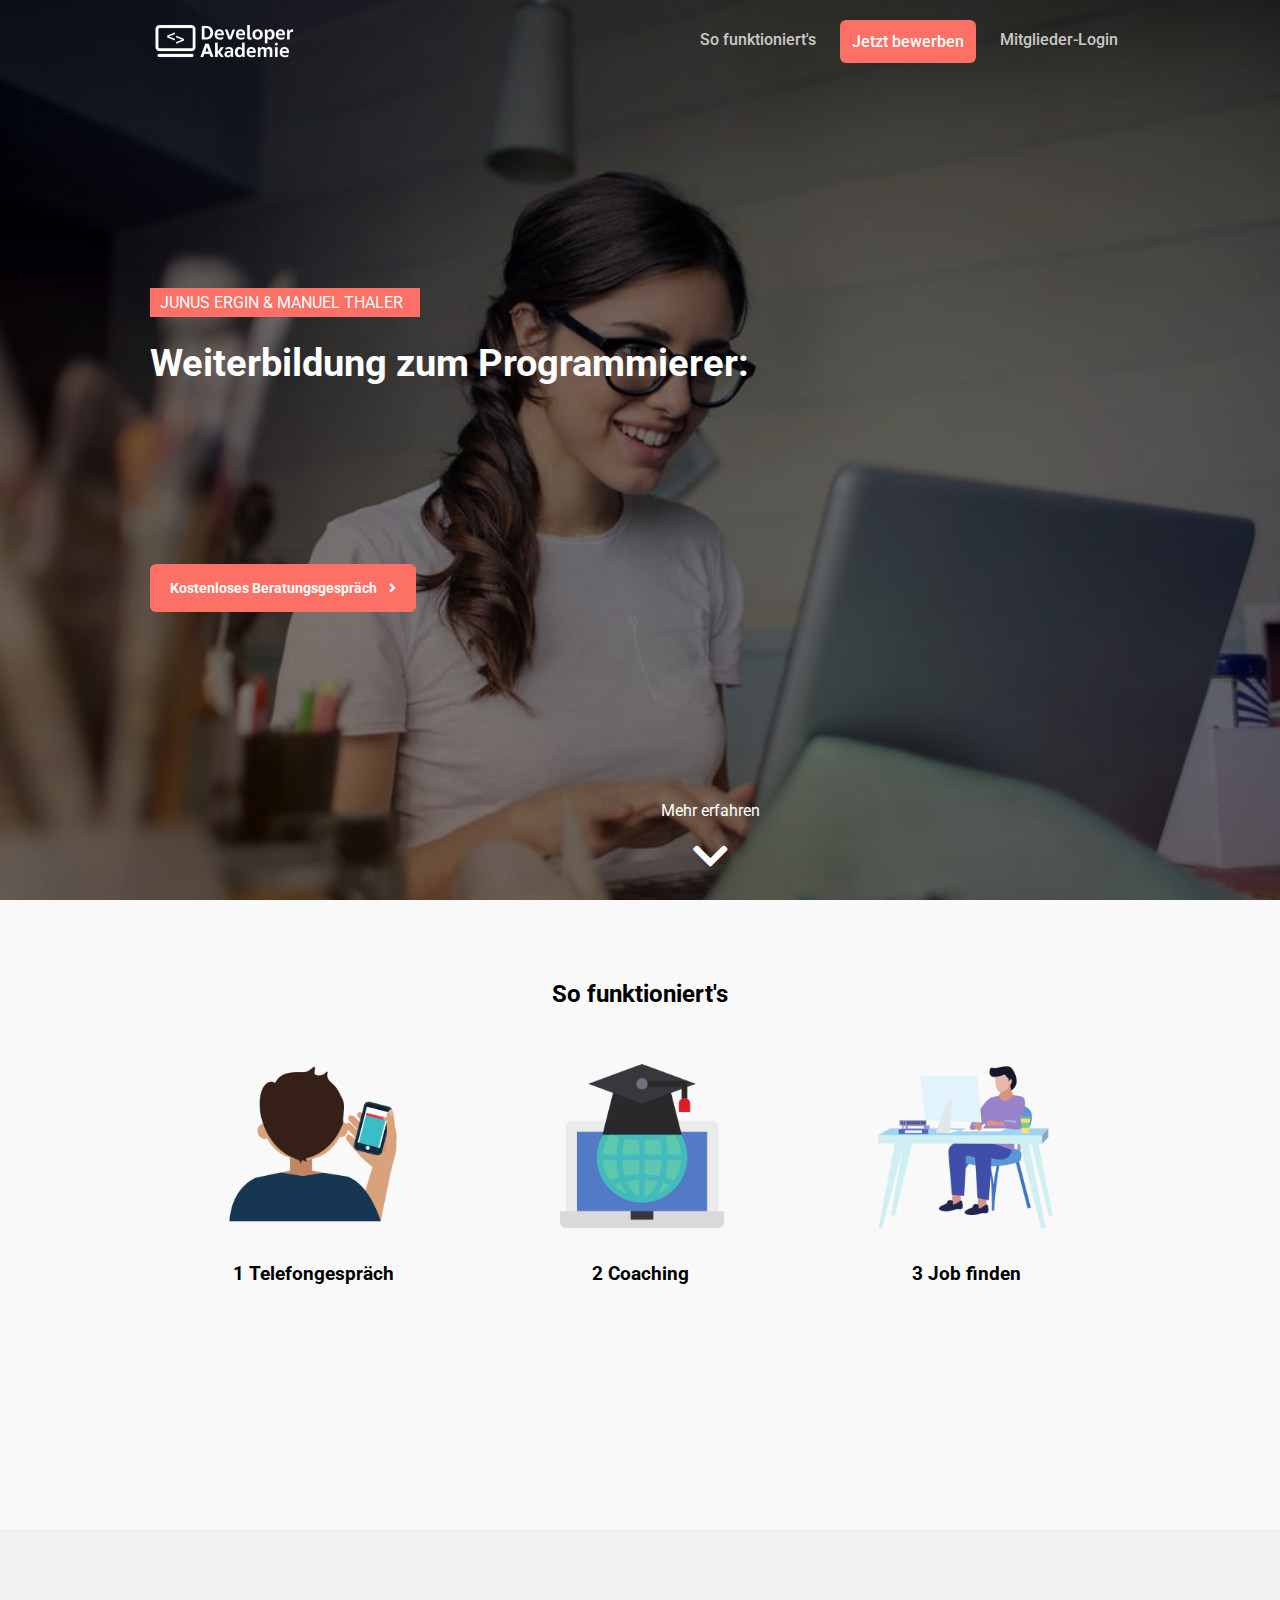
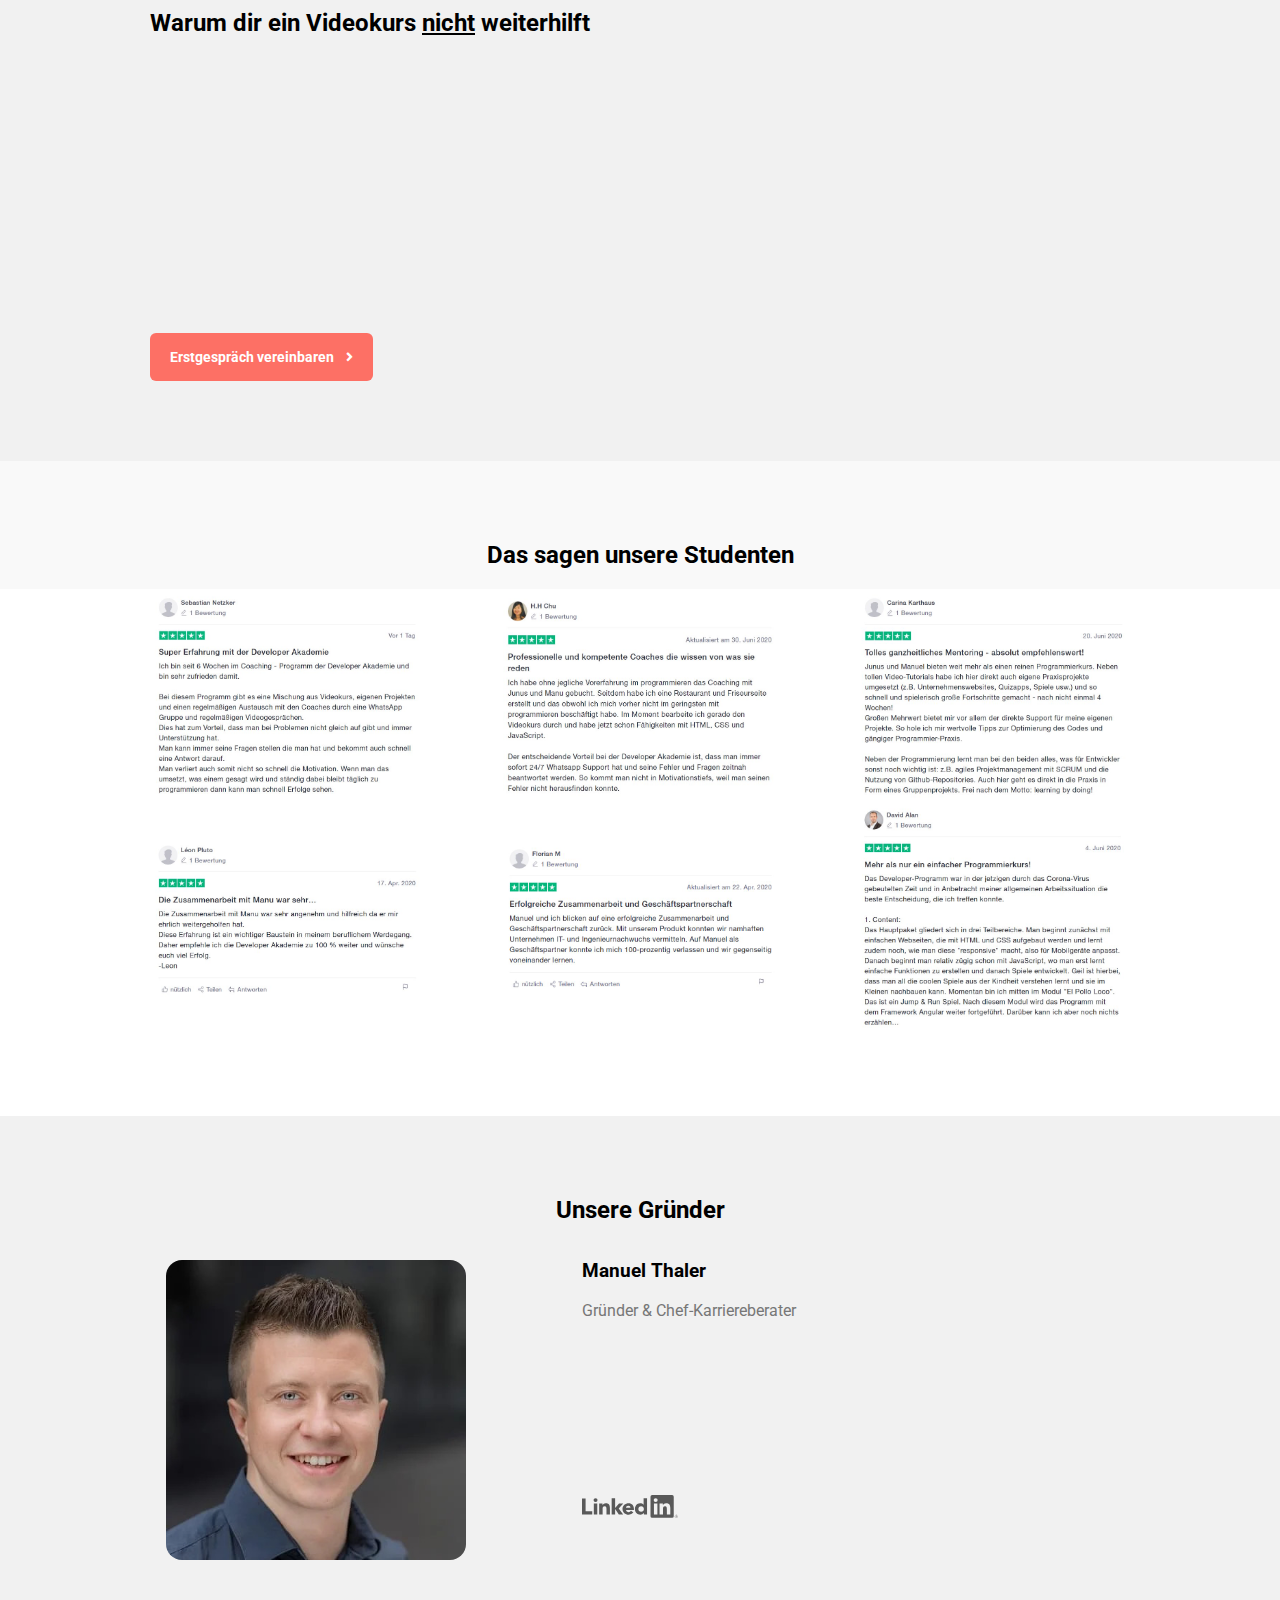
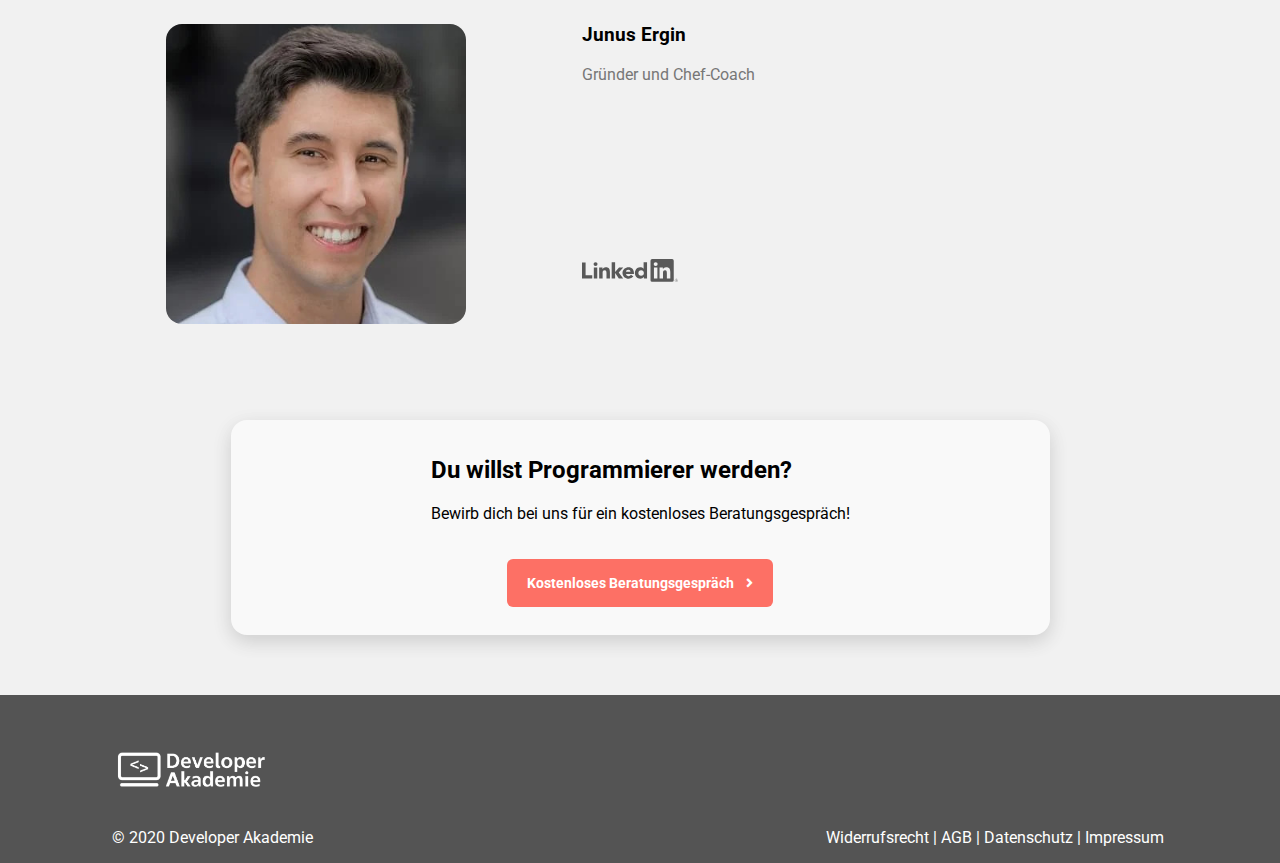
==== index.html @ cfc31e05 "first commit" ====
<html>

<head>
    <title>Developer Akademie</title>
    <link rel="stylesheet" href="style.css">
    <link
        href="https://fonts.googleapis.com/css2?family=Roboto:ital,wght@0,100;0,300;0,400;0,500;0,700;0,900;1,100;1,300;1,400;1,500;1,700;1,900&display=swap"
        rel="stylesheet">
    <link rel="shortcut icon" type="image/x-icon" href="img/favicon-32x32.png">
    <link href="fontawesome-free-5.13.0-web/css/all.css" rel="stylesheet">
    <!--load all styles -->
    <meta http-equiv="Content-Type" content="text/html; charset=UTF-8">
    <script id="Cookiebot" src="https://consent.cookiebot.com/uc.js" data-cbid="e2564c46-20a0-42c7-b51d-b7172eadc5de"
        data-blockingmode="auto" type="text/javascript"></script>

    <!-- Facebook Pixel Code -->
    <script>
        !function (f, b, e, v, n, t, s) {
            if (f.fbq) return; n = f.fbq = function () {
                n.callMethod ?
                    n.callMethod.apply(n, arguments) : n.queue.push(arguments)
            };
            if (!f._fbq) f._fbq = n; n.push = n; n.loaded = !0; n.version = '2.0';
            n.queue = []; t = b.createElement(e); t.async = !0;
            t.src = v; s = b.getElementsByTagName(e)[0];
            s.parentNode.insertBefore(t, s)
        }(window, document, 'script',
            'https://connect.facebook.net/en_US/fbevents.js');
        fbq('init', '236118577442803');
        fbq('track', 'PageView');
    </script>
    <noscript><img height="1" width="1" style="display:none"
            src="https://www.facebook.com/tr?id=236118577442803&ev=PageView&noscript=1" /></noscript>
    <!-- End Facebook Pixel Code -->

    <meta name="viewport" content="width=device-width, initial-scale=1.0">
    <meta name="description"
        content="Online Weiterbildung zum Programmierer in 3 - 6 Monaten → Nebenberuflich oder in Vollzeit umschulen ✅" />

</head>

<body>
    <img src="./img/header_new.jpg" class="header-image">


    <div class="header-content">
        <span class="highlight hide-mobile">JUNUS ERGIN & MANUEL THALER</span>
        <!-- <span class="pre-headline">Programmier-Coachings:</span> -->
        <span class="pre-headline">Weiterbildung zum Programmierer:</span>
        <!-- <h1>Erfolgreicher Software-Entwickler werden ohne Vorkenntnisse</h1> -->
        <h1>Erfolgreich bis zum ersten Job als Software-Entwickler</h1>
        <!-- <p class="mobile-padding">Wir bilden dich in 3 – 6 Monaten zu einem gefragten Programmierer weiter, der mit
            Leichtigkeit einen Job findet.
        </p>         -->
        <p class="mobile-padding">In 3 – 6 Monaten zu einem gefragten Programmierer werden und den ersten Job in der IT
            finden - für Anfänger und Quereinsteiger, in Vollzeit oder Teilzeit.
        </p>

        <a href="https://weiterbildung.developerakademie.com/termin" class="apply-btn">Kostenloses Beratungsgespräch
            <i class="fas fa-angle-right"></i>
        </a>

        <div class="read-more">
            <span class="hide-mobile">Mehr erfahren</span>
            <a href="#how-it-works"><i class="fas fa-chevron-down"></i></a>
        </div>
        <!-- TrustBox widget - Starter -->
        <div class="trustpilot">

            <!-- TrustBox widget - Starter -->
            <div class="trustpilot-widget" data-locale="de-DE" data-template-id="5613c9cde69ddc09340c6beb"
                data-businessunit-id="5e9825574f392a0001029067" data-style-height="100%" data-style-width="100%"
                data-theme="dark">
                <a href="https://de.trustpilot.com/review/developerakademie.com" target="_blank"
                    rel="noopener">Trustpilot</a>
            </div>
            <!-- End TrustBox widget -->

        </div>
        <!-- End TrustBox widget -->

        <!-- 
        <a class="hide-mobile" href="https://de.trustpilot.com/review/developerakademie.com" target="_blank">
            <img src="./img/trustpilot.png" class="trustpilot">
        </a> -->
    </div>

    <div class="navigation-bar container">
        <img src="./img/logo_white.png" class="header-logo">
        <nav class="header-nav hide-mobile">
            <a href="#how-it-works">So funktioniert's</a>
            <a href="https://weiterbildung.developerakademie.com/termin" class="apply-btn apply-btn-menu">Jetzt
                bewerben</a>
            <a href="https://developer-akademie.teachable.com">Mitglieder-Login</a>
        </nav>
    </div>

    <div class="headline-section bg1" id="how-it-works">
        <h2>So funktioniert's</h2>
    </div>

    <div class="explain-section bg1">
        <div class="explain-container-elem">
            <!-- <img class="explain-picture" src="./img/1_call.png"> -->
            <img class="explain-picture" src="./img/explain/1.png">
            <h3 class="text-center">1 Telefongespräch</h3>
            <p class="text-center text-gray">In einem kostenlosen Telefongespräch mit einem unserer Gründer finden wir
                heraus, ob du ein passender Kandidat für eine Weiterbildung bei uns bist. Keine Sorge, du brauchst keine
                Vorkenntnisse.</p>
        </div>
        <div class="explain-container-elem">
            <!-- <img class="explain-picture" src="./img/2_coaching.png"> -->
            <img class="explain-picture" src="./img/explain/2.png">
            <h3 class="text-center">2 Coaching</h3>
            <p class="text-center text-gray">
                Solltest du dich für unser Coaching qualifizieren, bilden wir dich in nur 3 - 6 Monaten zum
                Software-Entwickler aus, einem Beruf der nahezu eine Job-Garantie bietet und überdurchnittlich bezahlt
                wird.
            </p>
        </div>
        <div class="explain-container-elem">
            <!-- <img class="explain-picture bg-primary" src="./img/original_files/3_job.png"> -->
            <img class="explain-picture" src="./img/explain/3.png">
            <h3 class="text-center">3 Job finden</h3>
            <p class="text-center text-gray">Nachdem du Programmieren gelernt hast, unterstützen wir dich dabei, einen
                Job zu finden. Wir wissen genau, was in deiner Bewerbung stehen muss um <strong>sehr
                    wahrscheinlich</strong> deinen
                Traumjob zu bekommen.</p>
        </div>
    </div>



    <div class="explain-section bg2 mobile-align-items-center video-section">
        <div>
            <h2>Warum dir ein Videokurs <u>nicht</u> weiterhilft</h2>
            <p>
                Die meisten Menschen verlieren nach wenigen Tagen die <strong>Motivation</strong>, einen Videokurs bis
                zum Ende durchzuarbeiten. Wir motivieren dich durch regelmäßige Anrufe, Hausaufgaben und Projekte mit
                Abgabefristen.
            </p>
            <p>
                Das zweite Problem ist das <strong>Finden eines Jobs.</strong> Wir organisieren dir <strong>Projekte aus
                    der Praxis</strong> und strukturieren deinen Lebenslauf und LinkedIn-Profil so, dass Headhunter dich
                von selbst kontaktieren.
            </p>

            <p>
                Nach unserem Programm verfügst du über ein <strong>breites Portfolio an eigenen Projekten</strong> mit
                HTML, CSS, JavaScript und Angular. Diese Fähigkeiten sind auf dem Markt so sehr gefragt, dass selbst
                Programmierer mit 3 Monaten Erfahrung in der Regel sofort eingestellt werden.
            </p>

            <a href="https://weiterbildung.developerakademie.com/termin"
                class="apply-btn footer-apply-link">Erstgespräch
                vereinbaren <i class="fas fa-angle-right"></i></a>
        </div>
        <div>
            <iframe class="hide-mobile" width="640" height="360"
                src="https://fast.wistia.net/embed/iframe/it01z2zp9u?embedType=async&videoFoam=true&videoWidth=640?autoplay=0&wmode=transparent"
                allowtransparency="true" frameborder="0" scrolling="no" class="wistia_embed" name="wistia_embed"
                allowfullscreen="" mozallowfullscreen="" webkitallowfullscreen="" oallowfullscreen=""
                msallowfullscreen="" wmode="opaque"></iframe></div>

        <iframe class="hide-desktop margin-top-64" width="320" height="180"
            src="https://fast.wistia.net/embed/iframe/it01z2zp9u?embedType=async&videoFoam=true&videoWidth=640?autoplay=0&wmode=transparent"
            allowtransparency="true" frameborder="0" scrolling="no" class="wistia_embed" name="wistia_embed"
            allowfullscreen="" mozallowfullscreen="" webkitallowfullscreen="" oallowfullscreen="" msallowfullscreen=""
            wmode="opaque"></iframe>
    </div>
    </div>


    <div class="headline-section bg1" id="how-it-works">
        <h2>Das sagen unsere Studenten</h2>
    </div>
    <div class="container">
        <div class="testimonial-row">
            <img src="./img/testimonials/1.jpg">
            <img src="./img/testimonials/2.jpg">
            <img src="./img/testimonials/3.jpg">
        </div>

        <div class="testimonial-row hide-mobile">
            <img src="./img/testimonials/4.jpg">
            <img src="./img/testimonials/5.jpg">
            <img src="./img/testimonials/6.jpg">
        </div>
    </div>



    <div class="headline-section bg2">
        <h2>Unsere Gründer</h2>
    </div>

    <div class="founders bg2 explain-section">
        <div class="founder-box">
            <img class="profile-picture" src="./img/Manu-Portrait-angepasst.jpg">
            <div class="founder-text">
                <h3 class="">Manuel Thaler</h3>
                <div class="text-gray">Gründer & Chef-Karriereberater</div>
                <p class="text-gray">Manuel ist ehemaliger CFO (Chief Financial Officer) eines
                    Software-Unternehmens mit 45 Mitarbeitern. Er stellte unzählige Programmierer ein - vom
                    Werkstudenten
                    bis hin zum CTO (Technikchef). Manuel weiß genau, anhand von welchen Kriterien sich eine Firma
                    entscheidet, einen Programmierer einzustellen.</p>
                <div class="margin-top-64">
                    <a href="https://www.linkedin.com/in/manuel-thaler-4591a641/" target="_blank"
                        title="Auf LinkedIn ansehen"><img class="linkedin" src="./img/linkedin.svg"></a>
                </div>
            </div>
        </div>
        <div class="founder-box margin-top-64 mobile-margin-top-0">
            <img class="profile-picture" src="./img/Junus-Portrait-angepasst.jpg">
            <div class="founder-text">
                <h3 class="">Junus Ergin</h3>
                <div class="text-gray">Gründer und Chef-Coach</div>
                <p class="text-gray">Nach seinem Master-Abschluss an der TU München hat Junus bei einem der
                    erfolgreichsten Startups Münchens als Leitender Entwickler gearbeitet. Anschließend gründete er sein
                    eigenes Unternehmen und verhalf damit bereits vielen Entwicklern zu einem Job - auch ohne
                    Universitätsabschluss!</p>
                <div class="margin-top-64">
                    <a href="https://www.linkedin.com/in/junus-ergin-584462144/" target="_blank"
                        title="Auf LinkedIn ansehen"><img class="linkedin" src="./img/linkedin.svg"></a>
                </div>
            </div>
        </div>
    </div>

    <div class="bg2 apply-section">
        <div class="apply-now-highlight bg1">
            <h2>Du willst Programmierer werden?</h2>
            <div class="text-center">Bewirb dich bei uns für ein kostenloses Beratungsgespräch!</div>
            <div class="apply-btn-margin mobile-full-width flex-center">
                <a href="https://weiterbildung.developerakademie.com/termin" class="apply-btn footer-apply-link">
                    Kostenloses Beratungsgespräch <i class="fas fa-angle-right"></i>
                </a>
            </div>
        </div>
    </div>

    <div class="footer-row">
        <div class="footer-container margin-top-32">
            <img src="./img/logo_white.png">
        </div>

        <div class="footer-container hidden">
            <a href="#"><img class="social-media-icon" src="./img/youtube-3-48.png"></a>
            <a href="#"><img class="social-media-icon" src="./img/instagram-3-48.png"></a>
            <a href="#"><img class="social-media-icon" src="./img/facebook-3-48.png"></a>
        </div>
    </div>

    <div class="footer-row">

        <div class="footer-container">
            © 2020 Developer Akademie
        </div>

        <div class="footer-container hide-mobile">
            <a class="footer-link" href="widerruf.html">Widerrufsrecht</a> |
            <a class="footer-link" href="agb.html">AGB</a> |
            <a class="footer-link" href="datenschutz.html">Datenschutz</a> |
            <!-- <a class="footer-link" href="cookie.html">Cookie-Erklärung</a> | -->
            <a class="footer-link" href="impressum.html">Impressum</a>
        </div>

        <div class="footer-container hide-desktop">
            <a class="footer-link" href="widerruf.html">Widerrufsrecht</a> <br>
            <a class="footer-link" href="datenschutz.html">Datenschutz</a> <br>
            <!-- <a class="footer-link" href="cookie.html">Cookie-Erklärung</a> <br> -->
            <a class="footer-link" href="agb.html">AGB</a> <br>
            <a class="footer-link" href="impressum.html">Impressum</a>
        </div>
    </div>
    <!--<script id="CookieDeclaration" src="https://consent.cookiebot.com/e2564c46-20a0-42c7-b51d-b7172eadc5de/cd.js" type="text/javascript" async></script>-->
    <!-- TrustBox script -->
    <script type="text/javascript" src="https://widget.trustpilot.com/bootstrap/v5/tp.widget.bootstrap.min.js"
        async></script>
    <!-- End TrustBox script -->

</body>

</html>
---- style.css ----
html {
    scroll-behavior: smooth;
}

body {
    margin: 0;
    /* font-family: "Open Sans", Helvetica, sans-serif !important; */
    /* font-family: "Calibri"; */
    font-family: Roboto;
    overflow-x: hidden;
}

.header-image {
    width: 100%;
    height: 100vh;
    object-fit: cover;
    animation: 1s zoomIn ease-out;
}

@keyframes zoomIn {
    from {
        transform: scale(1.1);
    }
    to {
        transform: scale(1);
    }
}

.header-content {
    position: absolute;
    top: 0;
    left: 0;
    right: 0;
    height: 100vh;
    display: flex;
    padding-left: 80px;
    padding-right: 80px;
    align-items: flex-start;
    flex-direction: column;
    justify-content: center;
    color: white;
}

.header-content h1, p {
    font-weight: 400;
    max-width: 500px;
    animation: 1s flyIn ease-out 0.5s forwards;
    opacity: 0;
}

.header-content p {
    margin-top: 0;
    margin-bottom: 24px;
}

.header-content h1 {
    margin-top: 0;
}

.pre-headline {
    margin-top: 24px;
    font-size: 37.5px;
    font-weight: 700;
    animation: 1s flyIn ease-out;
}

@keyframes flyIn {
    from {
        opacity: 0;
        transform: translateY(24px);
    }
    to {
        opacity: 1;
        transform: translateY(0px);
    }
}

.navigation-bar {
    position: absolute;
    display: flex;
    padding: 16px;
    justify-content: space-between;
    top: 0;
    left: 0;
    right: 0;
}

.header-nav {
    display: flex;
    align-items: center;
    color: white;
}

.header-nav a {
    color: rgba(255, 255, 255, 0.75);
    text-decoration: none;
    font-weight: 500;
    border-bottom: 4px solid transparent;
    margin-left: 12px;
    margin-right: 12px;
    /* transition: all 225ms ease-in-out; */
}

.header-nav a:hover {
    /* border-bottom: 4px solid white; */
    /* transition: all 125ms ease-in-out; */
    color: rgba(255, 255, 255, 1);
}

.header-logo {
    /* width: 170px; */
    height: 50px;
}

.highlight {
    background-color: #fd7065;
    padding-bottom: 5px;
    padding-top: 5px;
    padding-left: 10px;
    padding-right: 10px;
    overflow-x: hidden;
    width: 250px;
    white-space: nowrap;
    animation: 1s expandLeft ease-out;
}

@keyframes expandLeft {
    from {
        width: 0;
    }
    to {
        width: 250px;
    }
}

.apply-btn {
    background-color: #fd7065;
    padding: 20px;
    padding-bottom: 16px;
    padding-top: 16px;
    border-radius: 6px;
    color: white !important;
    font-size: 14px;
    text-decoration: none;
    font-weight: 700;
    display: flex;
    align-items: center;
}

.apply-btn-menu {
    padding: 12px;
    padding-bottom: 8px;
    font-size: unset;
}

.apply-btn i {
    margin-left: 12px;
}

.trustpilot {
    padding: 8px;
    position: absolute;
    right: 80px;
    bottom: 50px;
    width: 200px;
    /* background-color: rgba(255, 255, 255, 1); */
    transition: all 125ms ease-in-out;
    opacity: 0;
    animation: 1s flyIn ease-out 3s forwards;
}

.trustpilot:hover {
    /* background-color: rgba(255, 255, 255, 0.8); */
    transform: scale(1.05);
}

.apply-btn:hover {
    background-color: #fc8880;
}

.flex-center {
    display: flex;
    justify-content: center;
}

.profile-picture {
    height: 300px;
    width: 300px;
    object-fit: cover;
    border-radius: 16px;
    margin-right: 16px;
    margin-left: 16px;
    object-position: top;
}

.headline-section {
    display: flex;
    justify-content: center;
}

.headline-section h2 {
    margin-top: 80px;
}

.founders {
    display: flex;
    justify-content: space-between !important;
    padding: 32px;
    flex-direction: column;
}

.text-center {
    text-align: center;
}

.text-gray {
    color: #777777;
}

.founder-box {
    /* max-width: 350px; */
    display: flex;
    align-items: flex-start;
}

.founder-text {
    padding-left: 100px;
}

.founder-text h3 {
    margin-top: 0;
}

.founder-text h3, div, p {
    text-align: start;
}

.linkedin {
    width: 96px;
    filter: grayscale(1);
    transition: all 125ms ease-in-out;
}

.linkedin:hover {
    filter: grayscale(0);
    width: 96px;
}

.bg1 {
    background-color: #F9F9F9;
}

.bg2 {
    background-color: #F1F1F1;
}

.bg-primary {
    background-color: #264892;
}

.container {
    padding-left: 80px !important;
    padding-right: 80px !important;
    padding-bottom: 80px !important;
}

.explain-picture {
    width: 200px;
    height: 200px;
    object-fit: cover;
    /* border-radius: 100%; */
    margin-right: 32px;
    margin-left: 32px;
}

.explain-section {
    padding: 16px 80px 80px 80px;
    display: flex;
    justify-content: space-between;
}

.explain-container-elem {
    margin-left: 16px;
    margin-right: 16px;
    display: flex;
    flex-direction: column;
    align-items: center;
}

/*
.footer{
    min-height: 400px;
    background-color: #545454;
    display: flex;
    justify-content: space-between;
}
*/

.footer-row {
    background-color: #545454;
    display: flex;
    justify-content: space-between;
    color: white;
    padding-left: 32px;
    padding-right: 32px;
}

.footer-container {
    color: white;
    padding: 16px;
    padding-left: 80px;
    padding-right: 80px;
    display: flex;
    align-items: center;
}

.footer-container img {
    object-fit: contain;
    max-width: 160px;
}

.footer-container a {
    color: white;
    text-decoration: none;
}

.footer-link {
    margin-left: 4px;
    margin-right: 4px;
}

.footer-container a:hover {
    text-decoration: underline;
}

.social-media-icon {
    width: 32px;
    height: 32px;
    margin-left: 4px;
    margin-right: 4px;
}

.read-more {
    position: absolute;
    bottom: 24px;
    display: flex;
    align-items: center;
    flex-direction: column;
    width: calc(100% - 160px);
}

.read-more a {
    text-align: center;
}

.read-more i {
    margin-top: 16px;
    width: 45px;
    object-fit: contain;
    animation: up-down 2s infinite;
    color: white;
    font-size: 40px;
}

@keyframes up-down {
    0% {
        transform: translateY(0px);
    }
    50% {
        transform: translateY(-10px);
    }
}

.apply-btn-margin {
    margin-top: 100px;
}

.apply-section {
    /*background-image: url('img/man-sitting-on-edge-facing-sunset-915972\ \(1\).jpg');
    background-size: cover;
    background-position: center; */
    min-height: 200px;
    padding: 16px;
    display: flex;
    justify-content: center;
    flex-direction: column;
    align-items: center;
}

.apply-btn-margin {
    margin-top: 36px;
    margin-bottom: 12px;
}

.hide-desktop {
    display: none;
}

.hidden {
    display: none;
}

.apply-now-highlight {
    box-shadow: 0 7px 21px 0 rgba(0, 0, 0, .05), 0 6px 20px 0 rgba(0, 0, 0, .1);
    padding: 16px 200px 16px 200px;
    border-radius: 16px;
    margin-bottom: 44px;
}

.video-section {
    padding-left: 80px;
    padding-right: 80px;
    padding-top: 80px !important;
}

.video-section h2 {
    color: black;
    margin-top: 0;
}

.video-section a {
    width: fit-content;
}

.video-section div {
    color: #777777;
    width: 50%;
}

.margin-top-64 {
    margin-top: 64px;
}

.margin-top-32 {
    margin-top: 32px;
}

.testimonial-row {
    display: flex;
    justify-content: space-between;
}
.testimonial-row img {
    width: 28%;
    object-fit: contain;
    transition: all 225ms ease-in-out;
    cursor: pointer;
}
.testimonial-row img:hover {
    transform: scale(1.5);
    box-shadow: 1px 1px 5px 0px rgba(0, 0, 0, 0.2);
    background-color: white;
}

/* Just for smartphones */

@media(max-width: 800px) {
    .testimonial-row {
        flex-direction: column;
    }
    
    .testimonial-row img {
        width: 100% !important;
        cursor: unset;
    }
    
    .testimonial-row img:hover {
        transform: scale(1);
        box-shadow: none;
    }

    .mobile-margin-top-0 {
        margin-top: 0px !important;
    }
    .video-section {
        padding-left: 40px;
        padding-right: 40px;
        padding-top: 80px !important;
    }
    .video-section div {
        width: unset;
    }
    .video-section a {
        width: calc(100vw - 130px);
    }
    .read-more {
        width: calc(100% - 80px);
    }
    .header-content {
        padding-left: 40px;
        padding-right: 40px;
    }
    .header-content p {
        padding-left: 0;
        padding-right: 0;
        text-align: left;
    }
    .mobile-align-items-center {
        align-items: center;
    }
    .hide-desktop {
        display: unset;
    }
    .pre-headline {
        font-size: 27;
    }
    h1 {
        font-size: 27;
        /* text-align: center; */
        /* margin-left: 16px; */
        /* margin-right: 16px; */
    }
    h2 {
        text-align: center;
    }
    body {
        font-size: 1.1em;
    }
    .mobile-padding {
        padding-left: 16px;
        padding-right: 16px;
    }
    p {
        text-align: center;
    }
    .hide-mobile {
        display: none !important;
    }
    .footer-container {
        padding-top: 64px;
        padding-bottom: 64px;
        text-align: center;
    }
    .footer-row {
        flex-direction: column-reverse;
        align-items: center;
    }
    .explain-section {
        flex-direction: column;
        padding: 16px 40px 40px 40px;
    }

    .founders {
        flex-direction: column;
    }
    .founder-box {
        max-width: unset;
        display: flex;
        flex-direction: column;
        align-items: center;
        margin-bottom: 120px;
        margin-left: 16px;
        margin-right: 16px;
    }
    .founder-box div, h3 {
        min-width: 250px;
    }
    .founder-text {
        padding-left: 0;
        margin-top: 16px;
    }
    .founder-text h3, div, p {
        text-align: center;
    }
    .profile-picture {
        width: 200px;
        height: 200px;
    }
    .explain-picture {
        width: 200px;
        height: 200px;
    }
    .header-logo {
        width: 160px;
    }
    .apply-btn {
        font-size: 1em;
        padding: 25px;
        padding-bottom: 16px;
        padding-top: 16px;
    }
    .read-more img {
        width: 50px;
        margin-top: 32px;
    }
    .apply-btn-margin {
        margin-top: 100px;
        margin-bottom: 100px;
    }
    .social-media-icon {
        margin-right: 32px;
        margin-left: 32px;
        width: 50px;
        height: 50px;
    }
    .explain-container-elem {
        margin-bottom: 60px;
    }
    .explain-container-elem h3 {
        min-width: 250px;
    }
    .footer-apply-link {
        width: calc(100% - 50px);
        display: block;
        text-align: center;
    }
    .footer-link {
        display: block;
    }
    .mobile-full-width {
        width: 100%;
    }
    .highlight {
        width: 270px;
    }
    @keyframes expandLeft {
        from {
            width: 0;
        }
        to {
            width: 270px;
        }
    }
    .container {
        padding-left: 40px !important;
        padding-right: 40px !important;
        padding-bottom: 80px !important;
    }
    .apply-now-highlight {
        box-shadow: unset;
        margin-left: -16px;
        margin-right: -16px;
        padding: 0 16px 16px 16px;
        border-radius: unset;
        margin-bottom: unset;
    }
}

/* High resolution displays */

@media(min-width: 1200px) {
    .container {
        padding-left: 150px !important;
        padding-right: 150px !important;
    }
    .explain-section {
        padding: 16px 150px 80px 150px;
    }
    .header-content {
        padding-left: 150px !important;
        padding-right: 150px !important;
    }
    .trustpilot {
        right: 150px;
    }
}
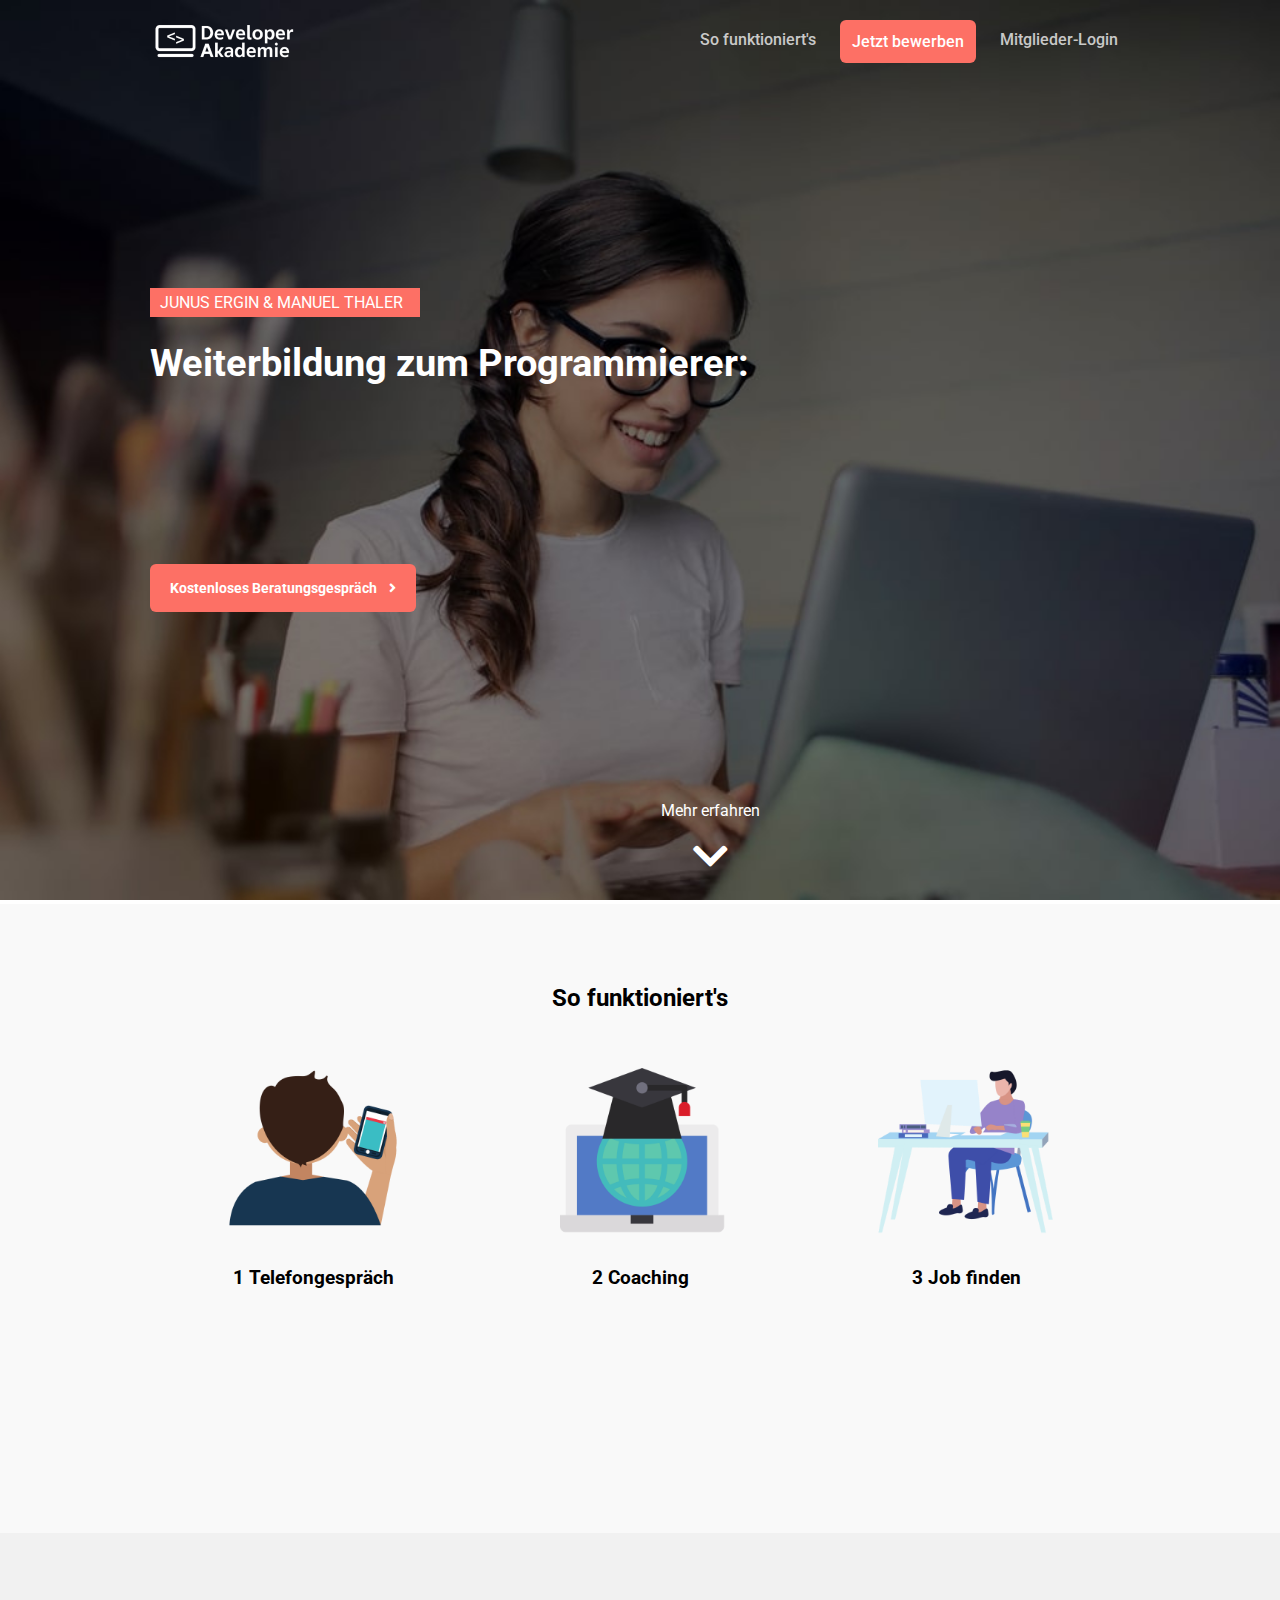
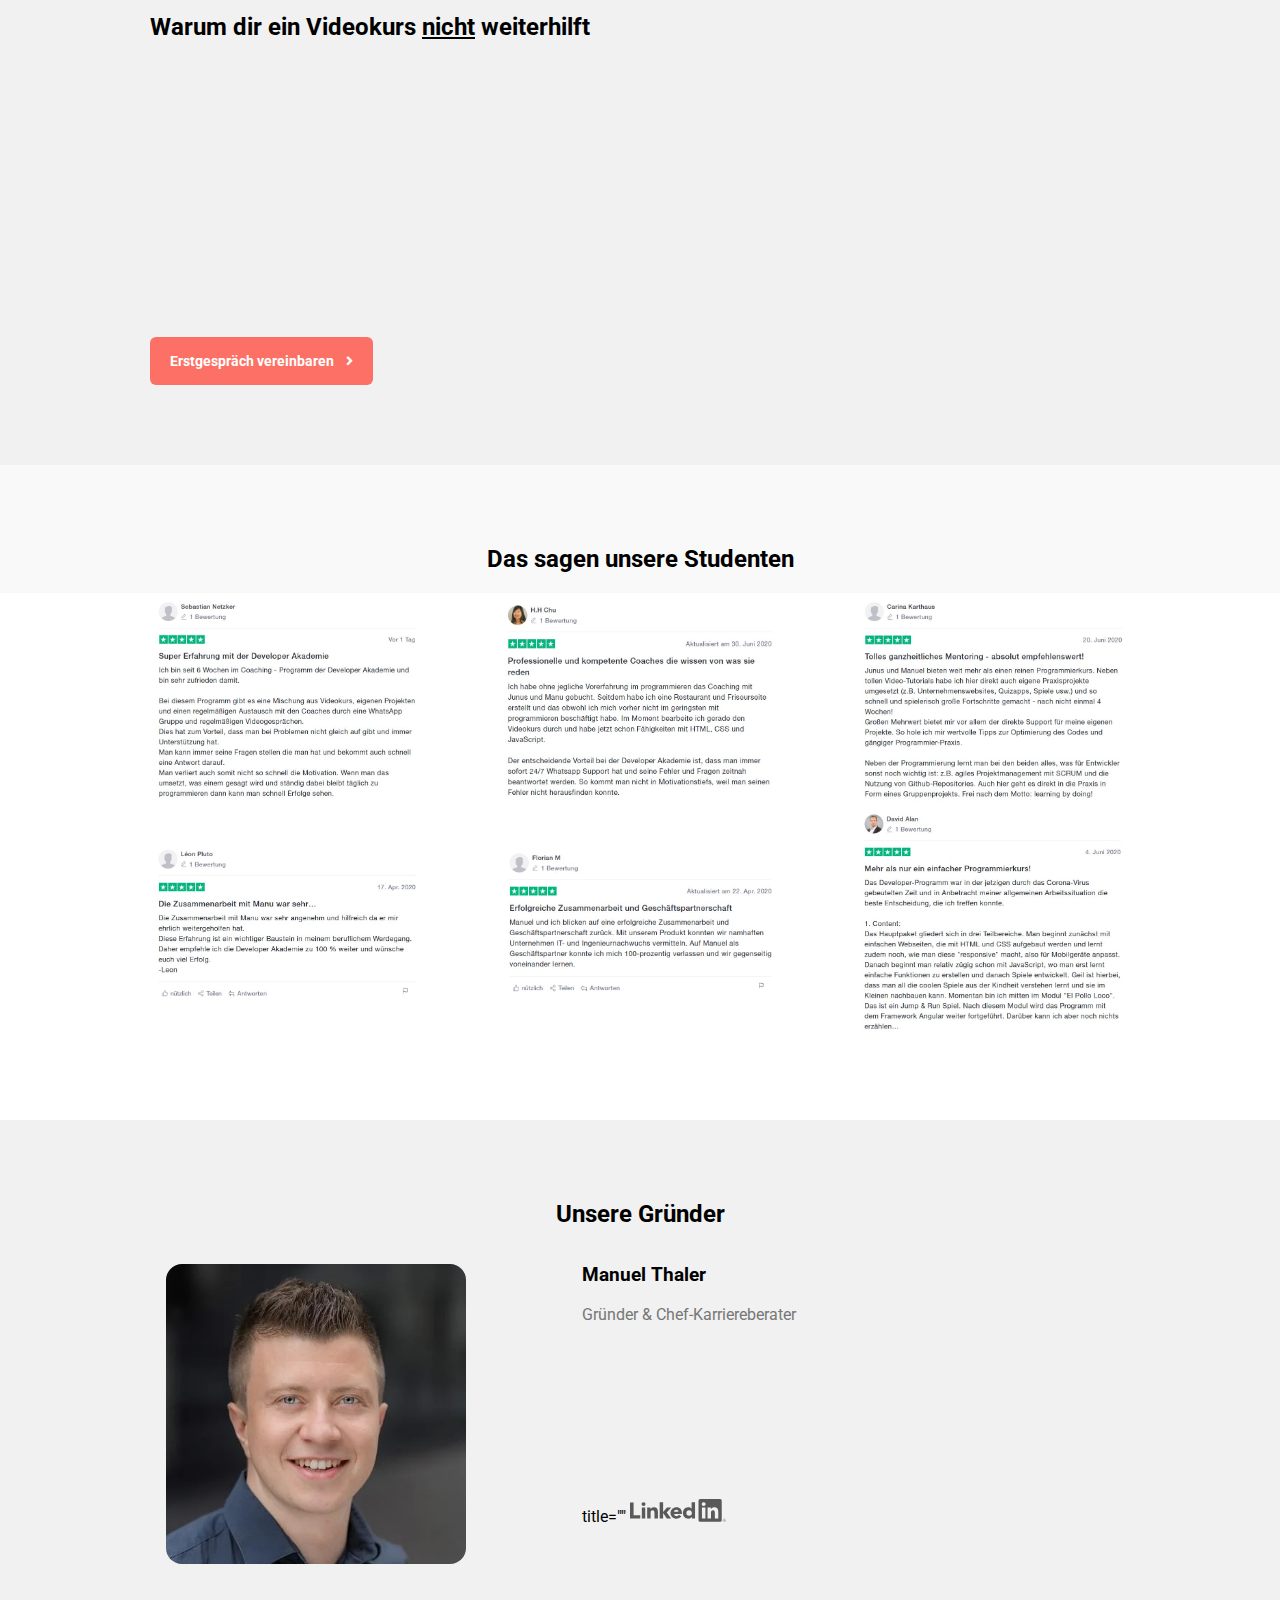
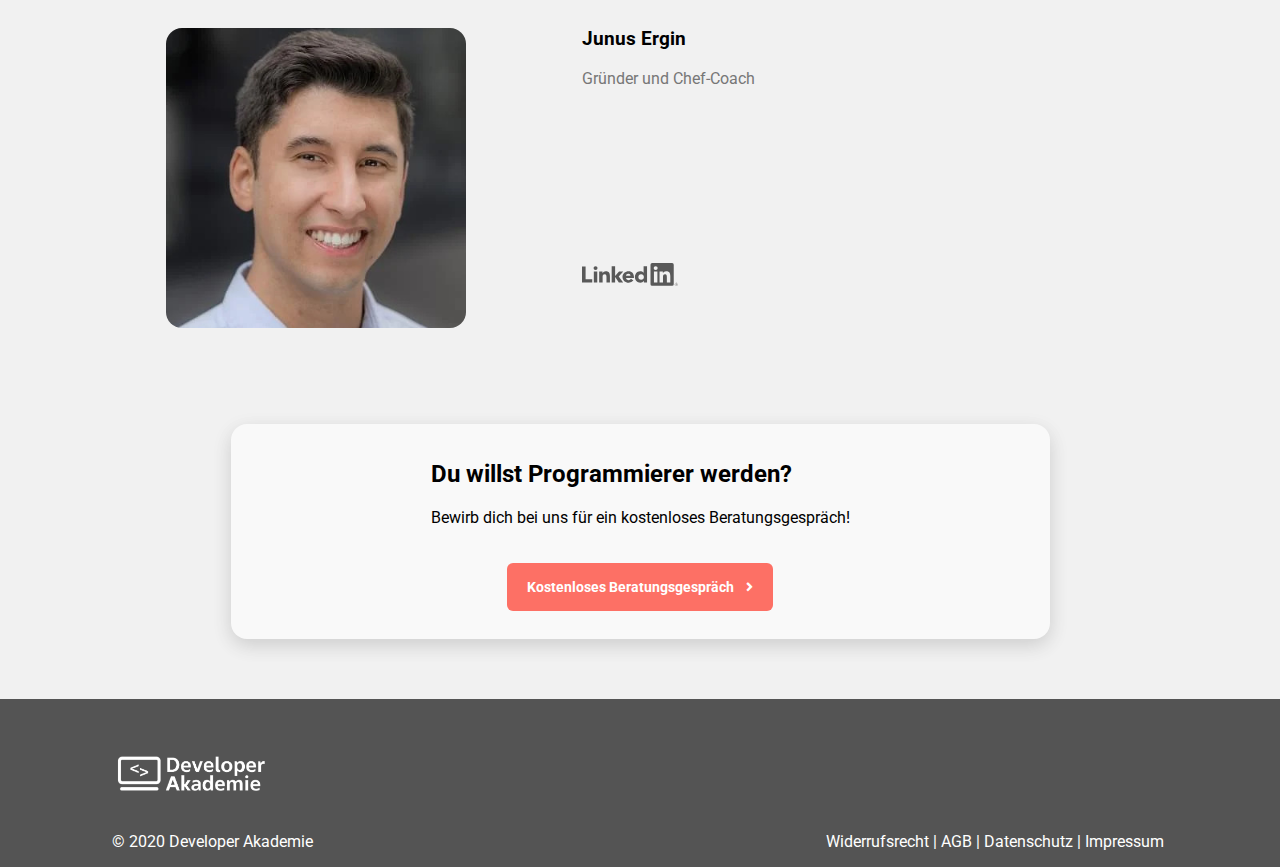
==== commit 5fd076b5: "changed address and added sitemap" ====
--- a/index.html
+++ b/index.html
@@ -1,7 +1,8 @@
-<html>
+<!DOCTYPE html>
+<html lang="de">
 
 <head>
-    <title>Developer Akademie</title>
+    <title>Weiterbildung zum Programmierer | Developer Akademie</title>
     <link rel="stylesheet" href="style.css">
     <link
         href="https://fonts.googleapis.com/css2?family=Roboto:ital,wght@0,100;0,300;0,400;0,500;0,700;0,900;1,100;1,300;1,400;1,500;1,700;1,900&display=swap"
@@ -35,7 +36,7 @@
 
     <meta name="viewport" content="width=device-width, initial-scale=1.0">
     <meta name="description"
-        content="Online Weiterbildung zum Programmierer in 3 - 6 Monaten → Nebenberuflich oder in Vollzeit umschulen ✅" />
+        content="Vom Quereinsteiger bis zum professionellen Programmierer. Systematische Online Weiterbildung und Unterstützung beim Berufseinstieg. In 3 bis 6 Monaten." />
 
 </head>
 
@@ -62,7 +63,7 @@
 
         <div class="read-more">
             <span class="hide-mobile">Mehr erfahren</span>
-            <a href="#how-it-works"><i class="fas fa-chevron-down"></i></a>
+            <a href="#how-it-works" title="Mehr erfahren"><i class="fas fa-chevron-down"></i></a>
         </div>
         <!-- TrustBox widget - Starter -->
         <div class="trustpilot">
@@ -71,7 +72,7 @@
             <div class="trustpilot-widget" data-locale="de-DE" data-template-id="5613c9cde69ddc09340c6beb"
                 data-businessunit-id="5e9825574f392a0001029067" data-style-height="100%" data-style-width="100%"
                 data-theme="dark">
-                <a href="https://de.trustpilot.com/review/developerakademie.com" target="_blank"
+                <a href="https://de.trustpilot.com/review/developerakademie.com" title="Bewertungen" target="_blank"
                     rel="noopener">Trustpilot</a>
             </div>
             <!-- End TrustBox widget -->
@@ -79,19 +80,15 @@
         </div>
         <!-- End TrustBox widget -->
 
-        <!-- 
-        <a class="hide-mobile" href="https://de.trustpilot.com/review/developerakademie.com" target="_blank">
-            <img src="./img/trustpilot.png" class="trustpilot">
-        </a> -->
     </div>
 
     <div class="navigation-bar container">
         <img src="./img/logo_white.png" class="header-logo">
         <nav class="header-nav hide-mobile">
-            <a href="#how-it-works">So funktioniert's</a>
-            <a href="https://weiterbildung.developerakademie.com/termin" class="apply-btn apply-btn-menu">Jetzt
+            <a title="So funktioniert's" href="#how-it-works">So funktioniert's</a>
+            <a title="Jetzt bewerben" href="https://weiterbildung.developerakademie.com/termin" class="apply-btn apply-btn-menu">Jetzt
                 bewerben</a>
-            <a href="https://developer-akademie.teachable.com">Mitglieder-Login</a>
+            <a title="Mitglieder-Login" href="https://developer-akademie.teachable.com">Mitglieder-Login</a>
         </nav>
     </div>
 
@@ -152,6 +149,7 @@
             </p>
 
             <a href="https://weiterbildung.developerakademie.com/termin"
+                title="Erstgespräch vereinbaren"
                 class="apply-btn footer-apply-link">Erstgespräch
                 vereinbaren <i class="fas fa-angle-right"></i></a>
         </div>
@@ -203,10 +201,11 @@
                 <p class="text-gray">Manuel ist ehemaliger CFO (Chief Financial Officer) eines
                     Software-Unternehmens mit 45 Mitarbeitern. Er stellte unzählige Programmierer ein - vom
                     Werkstudenten
-                    bis hin zum CTO (Technikchef). Manuel weiß genau, anhand von welchen Kriterien sich eine Firma
+                    bis hin zum CTO (Technikchef). Manuel weiß genau, anhand welcher Kriterien sich eine Firma
                     entscheidet, einen Programmierer einzustellen.</p>
                 <div class="margin-top-64">
-                    <a href="https://www.linkedin.com/in/manuel-thaler-4591a641/" target="_blank"
+            title=""
+                    <a href="https://www.linkedin.com/in/manuel-thaler-4591a641/" title="Manuel bei LinkedIn" target="_blank"
                         title="Auf LinkedIn ansehen"><img class="linkedin" src="./img/linkedin.svg"></a>
                 </div>
             </div>
@@ -221,7 +220,7 @@
                     eigenes Unternehmen und verhalf damit bereits vielen Entwicklern zu einem Job - auch ohne
                     Universitätsabschluss!</p>
                 <div class="margin-top-64">
-                    <a href="https://www.linkedin.com/in/junus-ergin-584462144/" target="_blank"
+                    <a href="https://www.linkedin.com/in/junus-ergin-584462144/" title="Junus bei LinkedIn" target="_blank"
                         title="Auf LinkedIn ansehen"><img class="linkedin" src="./img/linkedin.svg"></a>
                 </div>
             </div>
@@ -246,9 +245,9 @@
         </div>
 
         <div class="footer-container hidden">
-            <a href="#"><img class="social-media-icon" src="./img/youtube-3-48.png"></a>
-            <a href="#"><img class="social-media-icon" src="./img/instagram-3-48.png"></a>
-            <a href="#"><img class="social-media-icon" src="./img/facebook-3-48.png"></a>
+            <a title="YouTube" href="#"><img class="social-media-icon" src="./img/youtube-3-48.png"></a>
+            <a title="Instagram" href="#"><img class="social-media-icon" src="./img/instagram-3-48.png"></a>
+            <a title="Facebook" href="#"><img class="social-media-icon" src="./img/facebook-3-48.png"></a>
         </div>
     </div>
 
@@ -259,11 +258,11 @@
         </div>
 
         <div class="footer-container hide-mobile">
-            <a class="footer-link" href="widerruf.html">Widerrufsrecht</a> |
-            <a class="footer-link" href="agb.html">AGB</a> |
-            <a class="footer-link" href="datenschutz.html">Datenschutz</a> |
+            <a title="Widerrufsrecht" class="footer-link" href="widerruf.html">Widerrufsrecht</a> |
+            <a title="Allgemeine Geschäftsbedingungen" class="footer-link" href="agb.html">AGB</a> |
+            <a title="Datenschutz" class="footer-link" href="datenschutz.html">Datenschutz</a> |
             <!-- <a class="footer-link" href="cookie.html">Cookie-Erklärung</a> | -->
-            <a class="footer-link" href="impressum.html">Impressum</a>
+            <a title="Impressum" class="footer-link" href="impressum.html">Impressum</a>
         </div>
 
         <div class="footer-container hide-desktop">
